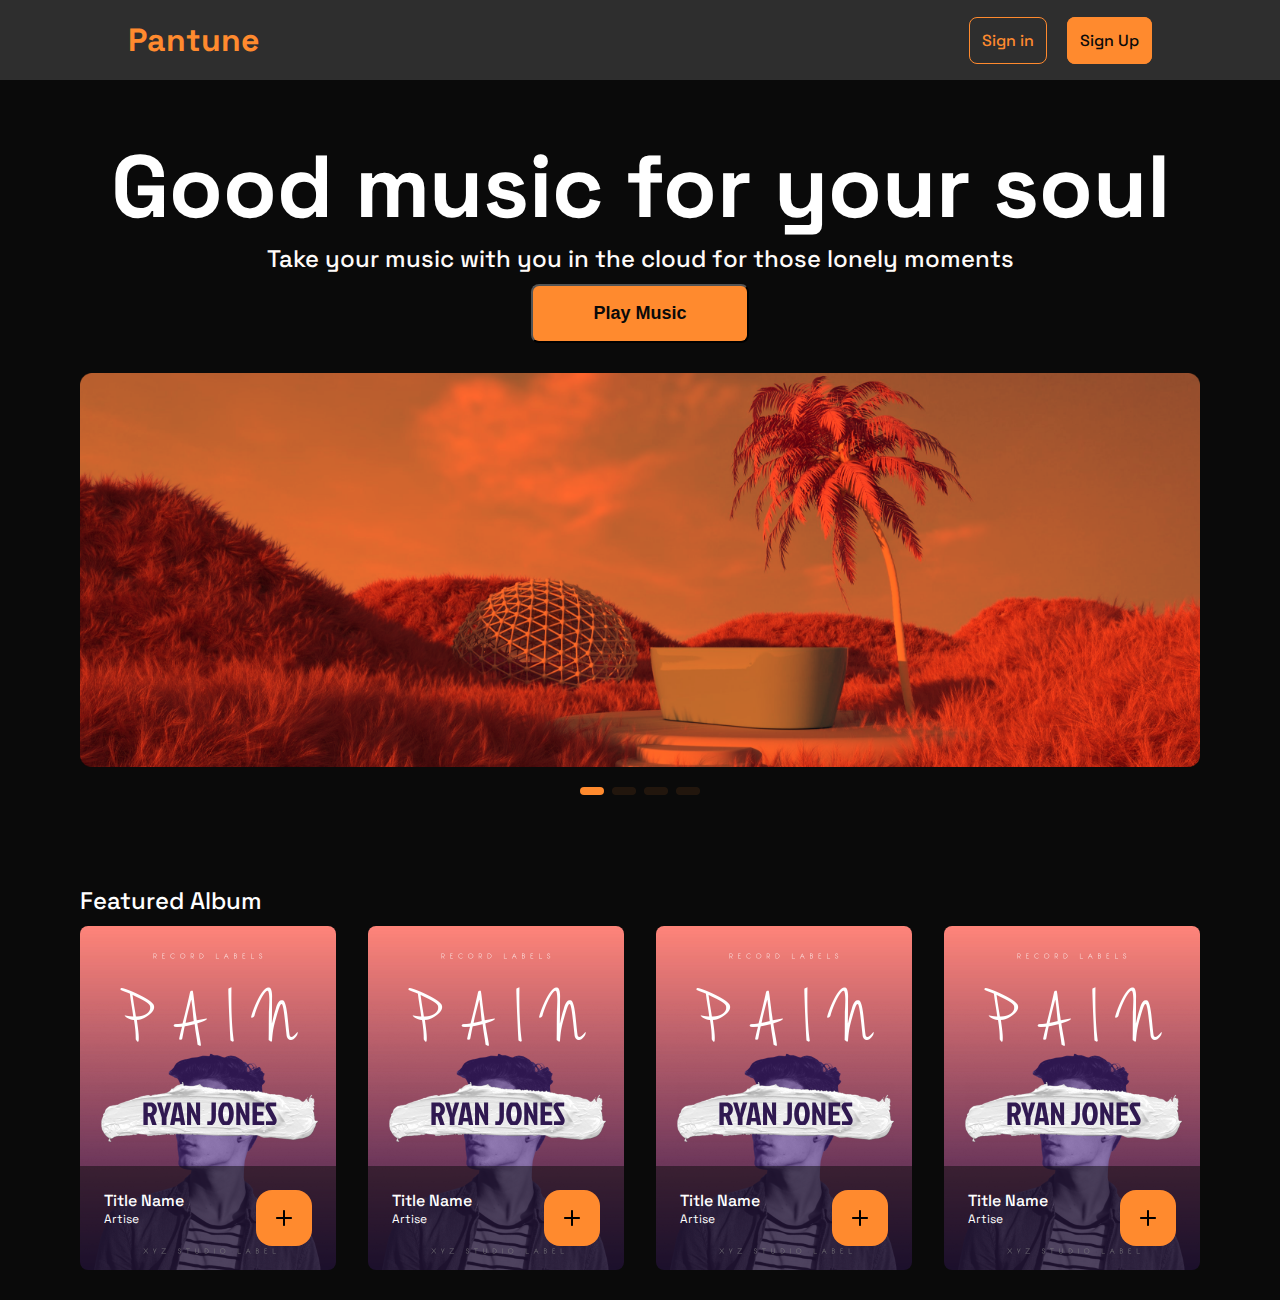
==== index.html @ 55bc2735 "All files added" ====
<!DOCTYPE html>
<html lang="en">
	<head>
		<meta charset="UTF-8" />
		<meta http-equiv="X-UA-Compatible" content="IE=edge" />
		<meta name="viewport" content="width=device-width, initial-scale=1.0" />
		<link rel="stylesheet" href="./styles/style.css" />
		<title>Pantunes</title>
	</head>
	<body>
		<nav class="nav-bar">
			<div class="nav-title">Pantune</div>
			<div class="nav-btn">
				<a href="./signin.html" class="btn-1">Sign in</a>
				<a href="#" class="btn-2">Sign Up</a>
			</div>
		</nav>
		<header class="heading-container">
			<div class="title-container">
				<h1 class="heading-text">Good music for your soul</h1>
				<p class="heading-desc">
					Take your music with you in the cloud for those lonely moments
				</p>
			</div>

			<div class="btn-container">
				<button class="heading-btn">Play Music</button>
			</div>
		</header>
		<div class="slider-div">
			<img
				id="slide-image"
				class="slide-image"
				src="/images/Slider.png"
				alt="slider-image-1"
			/>
			<div id="indicator-container">
				<div class="active-slider"></div>
				<div class="slide-indicator"></div>
				<div class="slide-indicator"></div>
				<div class="slide-indicator"></div>
			</div>
		</div>
		<section id="featured-section">
			<div class="section-container">
				<div class="section-title">Featured Album</div>
				<div class="section-card">
					<div class="card-item">
						<div class="overlay">
							<div class="overlay-text">
								<p class="title">Title Name</p>
								<p class="artise">Artise</p>
							</div>
							<div class="overlay-icon">
								<svg
									width="24"
									height="24"
									viewBox="0 0 24 24"
									fill="none"
									xmlns="http://www.w3.org/2000/svg"
								>
									<path
										d="M19 11H13V5C13 4.73478 12.8946 4.48043 12.7071 4.29289C12.5196 4.10536 12.2652 4 12 4C11.7348 4 11.4804 4.10536 11.2929 4.29289C11.1054 4.48043 11 4.73478 11 5V11H5C4.73478 11 4.48043 11.1054 4.29289 11.2929C4.10536 11.4804 4 11.7348 4 12C4 12.2652 4.10536 12.5196 4.29289 12.7071C4.48043 12.8946 4.73478 13 5 13H11V19C11 19.2652 11.1054 19.5196 11.2929 19.7071C11.4804 19.8946 11.7348 20 12 20C12.2652 20 12.5196 19.8946 12.7071 19.7071C12.8946 19.5196 13 19.2652 13 19V13H19C19.2652 13 19.5196 12.8946 19.7071 12.7071C19.8946 12.5196 20 12.2652 20 12C20 11.7348 19.8946 11.4804 19.7071 11.2929C19.5196 11.1054 19.2652 11 19 11Z"
										fill="black"
									/>
								</svg>
							</div>
						</div>
					</div>
					<div class="card-item">
						<div class="overlay">
							<div class="overlay-text">
								<p class="title">Title Name</p>
								<p class="artise">Artise</p>
							</div>
							<div class="overlay-icon">
								<svg
									width="24"
									height="24"
									viewBox="0 0 24 24"
									fill="none"
									xmlns="http://www.w3.org/2000/svg"
								>
									<path
										d="M19 11H13V5C13 4.73478 12.8946 4.48043 12.7071 4.29289C12.5196 4.10536 12.2652 4 12 4C11.7348 4 11.4804 4.10536 11.2929 4.29289C11.1054 4.48043 11 4.73478 11 5V11H5C4.73478 11 4.48043 11.1054 4.29289 11.2929C4.10536 11.4804 4 11.7348 4 12C4 12.2652 4.10536 12.5196 4.29289 12.7071C4.48043 12.8946 4.73478 13 5 13H11V19C11 19.2652 11.1054 19.5196 11.2929 19.7071C11.4804 19.8946 11.7348 20 12 20C12.2652 20 12.5196 19.8946 12.7071 19.7071C12.8946 19.5196 13 19.2652 13 19V13H19C19.2652 13 19.5196 12.8946 19.7071 12.7071C19.8946 12.5196 20 12.2652 20 12C20 11.7348 19.8946 11.4804 19.7071 11.2929C19.5196 11.1054 19.2652 11 19 11Z"
										fill="black"
									/>
								</svg>
							</div>
						</div>
					</div>
					<div class="card-item">
						<div class="overlay">
							<div class="overlay-text">
								<p class="title">Title Name</p>
								<p class="artise">Artise</p>
							</div>
							<div class="overlay-icon">
								<svg
									width="24"
									height="24"
									viewBox="0 0 24 24"
									fill="none"
									xmlns="http://www.w3.org/2000/svg"
								>
									<path
										d="M19 11H13V5C13 4.73478 12.8946 4.48043 12.7071 4.29289C12.5196 4.10536 12.2652 4 12 4C11.7348 4 11.4804 4.10536 11.2929 4.29289C11.1054 4.48043 11 4.73478 11 5V11H5C4.73478 11 4.48043 11.1054 4.29289 11.2929C4.10536 11.4804 4 11.7348 4 12C4 12.2652 4.10536 12.5196 4.29289 12.7071C4.48043 12.8946 4.73478 13 5 13H11V19C11 19.2652 11.1054 19.5196 11.2929 19.7071C11.4804 19.8946 11.7348 20 12 20C12.2652 20 12.5196 19.8946 12.7071 19.7071C12.8946 19.5196 13 19.2652 13 19V13H19C19.2652 13 19.5196 12.8946 19.7071 12.7071C19.8946 12.5196 20 12.2652 20 12C20 11.7348 19.8946 11.4804 19.7071 11.2929C19.5196 11.1054 19.2652 11 19 11Z"
										fill="black"
									/>
								</svg>
							</div>
						</div>
					</div>
					<div class="card-item">
						<div class="overlay">
							<div class="overlay-text">
								<p class="title">Title Name</p>
								<p class="artise">Artise</p>
							</div>
							<div class="overlay-icon">
								<svg
									width="24"
									height="24"
									viewBox="0 0 24 24"
									fill="none"
									xmlns="http://www.w3.org/2000/svg"
								>
									<path
										d="M19 11H13V5C13 4.73478 12.8946 4.48043 12.7071 4.29289C12.5196 4.10536 12.2652 4 12 4C11.7348 4 11.4804 4.10536 11.2929 4.29289C11.1054 4.48043 11 4.73478 11 5V11H5C4.73478 11 4.48043 11.1054 4.29289 11.2929C4.10536 11.4804 4 11.7348 4 12C4 12.2652 4.10536 12.5196 4.29289 12.7071C4.48043 12.8946 4.73478 13 5 13H11V19C11 19.2652 11.1054 19.5196 11.2929 19.7071C11.4804 19.8946 11.7348 20 12 20C12.2652 20 12.5196 19.8946 12.7071 19.7071C12.8946 19.5196 13 19.2652 13 19V13H19C19.2652 13 19.5196 12.8946 19.7071 12.7071C19.8946 12.5196 20 12.2652 20 12C20 11.7348 19.8946 11.4804 19.7071 11.2929C19.5196 11.1054 19.2652 11 19 11Z"
										fill="black"
									/>
								</svg>
							</div>
						</div>
					</div>
				</div>
			</div>
		</section>
	</body>
	<script src="script.js"></script>
</html>
---- styles/style.css ----
@import url('https://fonts.googleapis.com/css2?family=Space+Grotesk:wght@300;400;500;600;700&display=swap');
* {
	margin: 0;
	box-sizing: border-box;
}

body {
	font-family: 'Space Grotesk', sans-serif;
	background-color: #0a0a0a;
}

.nav-bar {
	display: flex;
	align-items: center;
	justify-content: space-between;
	background-color: #2e2e2e;
	padding: 1rem 8rem;
	height: 5rem;
}

.nav-title {
	font-weight: 700;
	font-size: 2rem;
	color: #ff8a2e;
}

.nav-btn a {
	width: 4.75rem;
	height: 3rem;
	padding: 12px;
	border-radius: 0.5rem;
	border: 1px solid #ff8a2e;
	font-weight: 500;
	font-size: 1rem;
	text-decoration: none;
}

.btn-1 {
	background-color: #2e2e2e;
	color: #ff8a2e;
}

.btn-2 {
	background-color: #ff8a2e;
	color: #0a0a0a;
	margin-left: 1rem;
}

.heading-container {
	display: flex;
	flex-direction: column;
	align-items: center;
	text-align: center;
	margin-top: 50px;
}

.title-container {
	height: 9.625rem;
}

.heading-text {
	font-weight: 700;
	font-size: 5.5rem;
	color: #ffffff;
}

.heading-desc {
	font-weight: 500;
	font-size: 1.5rem;
	color: #fffbf9;
}

.heading-btn {
	background-color: #ff8a2e;
	width: 13.625rem;
	height: 3.6875rem;
	border-radius: 0.5rem;
	color: #0a0a0a;
	font-weight: 600;
	font-size: 1.125rem;
}

.slider-div {
	display: flex;
	flex-direction: column;
	align-items: center;
	justify-content: center;
	padding: 30px;
}

.slide-image {
	width: 70rem;
}

#indicator-container {
	display: flex;
	margin: 16px;
}

.active-slider {
	background-color: #ff8a2e;
	width: 1.5rem;
	height: 0.5rem;
	margin: 0.25rem;
	border-radius: 0.25rem;
}
.slide-indicator {
	background-color: #ff8a2e;
	opacity: 0.1;
	width: 1.5rem;
	height: 0.5rem;
	margin: 0.25rem;
	border-radius: 0.25rem;
}

#featured-section {
	display: flex;
	align-items: center;
	justify-content: center;
	padding: 30px;
}

.section-container {
	width: 70rem;
}

.section-card {
	display: flex;
	gap: 2rem;
}

.section-title {
	align-self: flex-start;
	font-weight: 500;
	font-size: 24px;
	color: #ffffff;
	width: 70rem;
	margin: 10px 0;
}

.card-item {
	display: flex;
	align-items: flex-end;
	background-image: url('../images/featured-image.png');
	width: 21.5rem;
	height: 21.5rem;
	border-radius: 0.5rem;
	/* margin: 10px; */
	background-position: center;
}

.overlay {
	display: flex;
	justify-content: space-between;
	padding: 24px;
	background: rgba(10, 10, 10, 0.5);
	width: 100%;
}

.title {
	font-size: 1rem;
	font-weight: 500;
	color: #ffffff;
}

.artise {
	font-weight: 400;
	font-size: 12px;
	color: #ffffff;
}

.overlay-icon {
	display: flex;
	justify-content: center;
	align-items: center;
	background-color: #ff8a2e;
	width: 3.5rem;
	height: 3.5rem;
	border-radius: 1rem;
}
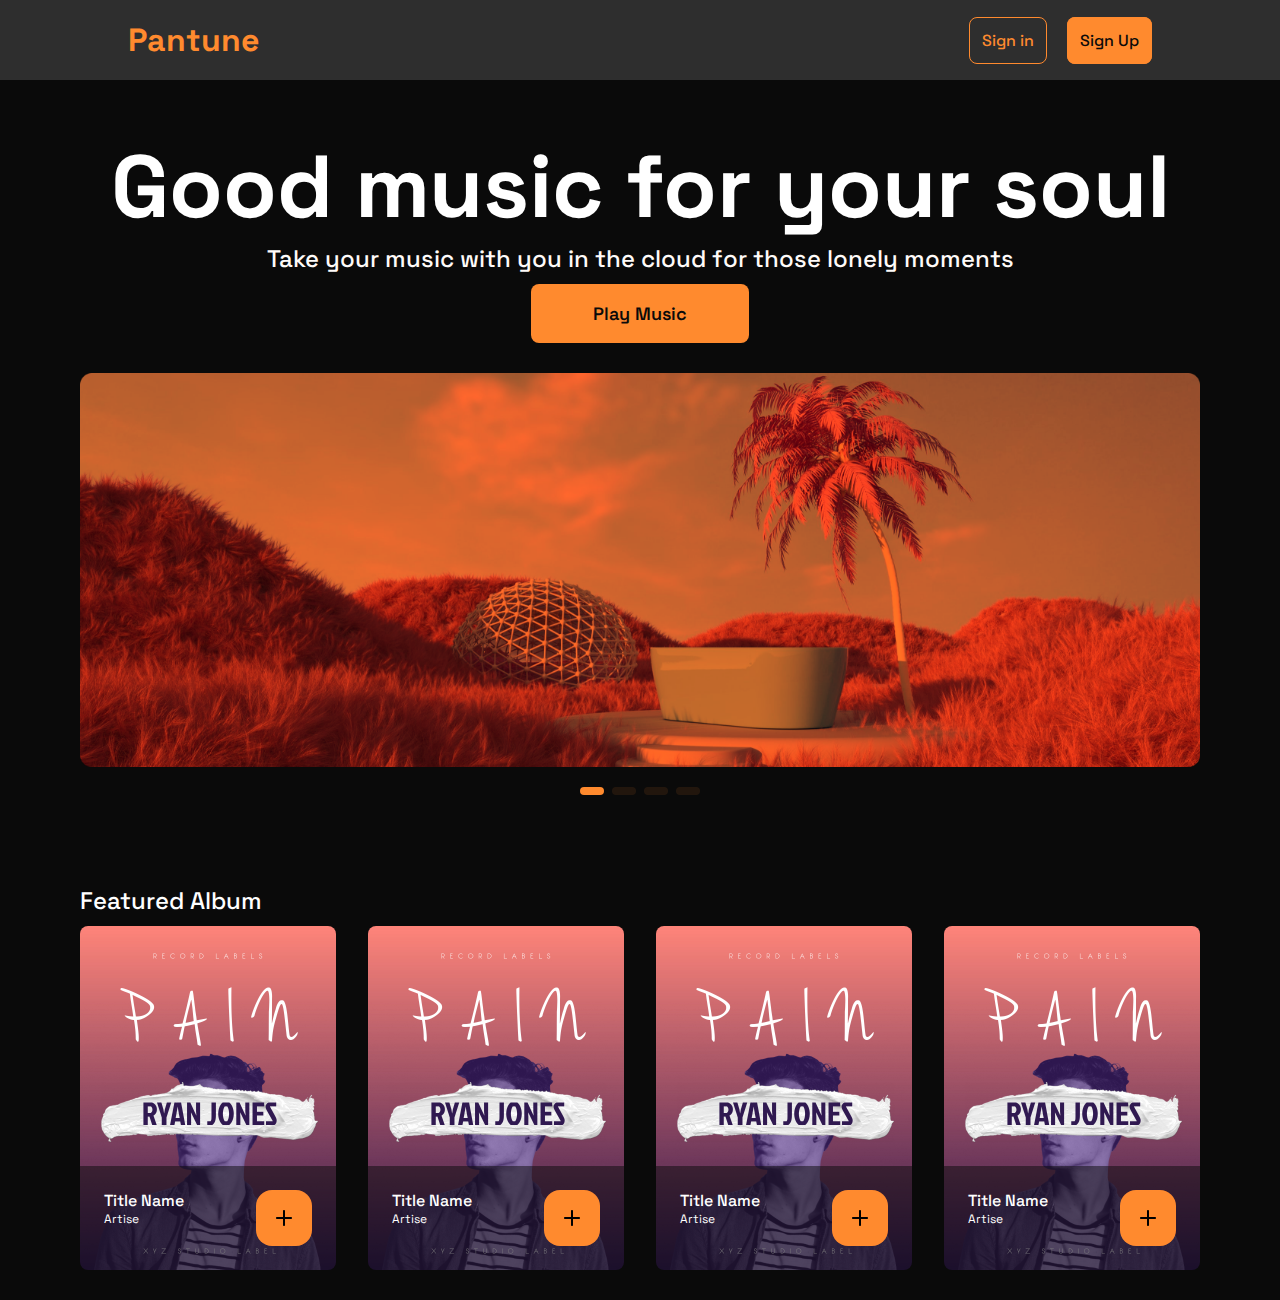
==== commit 55f9331e: "add home page" ====
--- a/index.html
+++ b/index.html
@@ -1,141 +1,143 @@
 <!DOCTYPE html>
 <html lang="en">
-	<head>
-		<meta charset="UTF-8" />
-		<meta http-equiv="X-UA-Compatible" content="IE=edge" />
-		<meta name="viewport" content="width=device-width, initial-scale=1.0" />
-		<link rel="stylesheet" href="./styles/style.css" />
-		<title>Pantunes</title>
-	</head>
-	<body>
-		<nav class="nav-bar">
-			<div class="nav-title">Pantune</div>
-			<div class="nav-btn">
-				<a href="./signin.html" class="btn-1">Sign in</a>
-				<a href="#" class="btn-2">Sign Up</a>
-			</div>
-		</nav>
-		<header class="heading-container">
-			<div class="title-container">
-				<h1 class="heading-text">Good music for your soul</h1>
-				<p class="heading-desc">
-					Take your music with you in the cloud for those lonely moments
-				</p>
-			</div>
+  <head>
+    <meta charset="UTF-8" />
+    <meta http-equiv="X-UA-Compatible" content="IE=edge" />
+    <meta name="viewport" content="width=device-width, initial-scale=1.0" />
+    <link rel="stylesheet" href="./styles/style.css" />
+    <title>Pantunes</title>
+  </head>
+  <body>
+    <nav class="nav-bar">
+      <div class="nav-title">Pantune</div>
+      <div class="nav-btn">
+        <a href="./signin.html" class="btn-1">Sign in</a>
+        <a href="./signup.html" class="btn-2">Sign Up</a>
+      </div>
+    </nav>
+    <header class="heading-container">
+      <div class="title-container">
+        <h1 class="heading-text">Good music for your soul</h1>
+        <p class="heading-desc">
+          Take your music with you in the cloud for those lonely moments
+        </p>
+      </div>
 
-			<div class="btn-container">
-				<button class="heading-btn">Play Music</button>
-			</div>
-		</header>
-		<div class="slider-div">
-			<img
-				id="slide-image"
-				class="slide-image"
-				src="/images/Slider.png"
-				alt="slider-image-1"
-			/>
-			<div id="indicator-container">
-				<div class="active-slider"></div>
-				<div class="slide-indicator"></div>
-				<div class="slide-indicator"></div>
-				<div class="slide-indicator"></div>
-			</div>
-		</div>
-		<section id="featured-section">
-			<div class="section-container">
-				<div class="section-title">Featured Album</div>
-				<div class="section-card">
-					<div class="card-item">
-						<div class="overlay">
-							<div class="overlay-text">
-								<p class="title">Title Name</p>
-								<p class="artise">Artise</p>
-							</div>
-							<div class="overlay-icon">
-								<svg
-									width="24"
-									height="24"
-									viewBox="0 0 24 24"
-									fill="none"
-									xmlns="http://www.w3.org/2000/svg"
-								>
-									<path
-										d="M19 11H13V5C13 4.73478 12.8946 4.48043 12.7071 4.29289C12.5196 4.10536 12.2652 4 12 4C11.7348 4 11.4804 4.10536 11.2929 4.29289C11.1054 4.48043 11 4.73478 11 5V11H5C4.73478 11 4.48043 11.1054 4.29289 11.2929C4.10536 11.4804 4 11.7348 4 12C4 12.2652 4.10536 12.5196 4.29289 12.7071C4.48043 12.8946 4.73478 13 5 13H11V19C11 19.2652 11.1054 19.5196 11.2929 19.7071C11.4804 19.8946 11.7348 20 12 20C12.2652 20 12.5196 19.8946 12.7071 19.7071C12.8946 19.5196 13 19.2652 13 19V13H19C19.2652 13 19.5196 12.8946 19.7071 12.7071C19.8946 12.5196 20 12.2652 20 12C20 11.7348 19.8946 11.4804 19.7071 11.2929C19.5196 11.1054 19.2652 11 19 11Z"
-										fill="black"
-									/>
-								</svg>
-							</div>
-						</div>
-					</div>
-					<div class="card-item">
-						<div class="overlay">
-							<div class="overlay-text">
-								<p class="title">Title Name</p>
-								<p class="artise">Artise</p>
-							</div>
-							<div class="overlay-icon">
-								<svg
-									width="24"
-									height="24"
-									viewBox="0 0 24 24"
-									fill="none"
-									xmlns="http://www.w3.org/2000/svg"
-								>
-									<path
-										d="M19 11H13V5C13 4.73478 12.8946 4.48043 12.7071 4.29289C12.5196 4.10536 12.2652 4 12 4C11.7348 4 11.4804 4.10536 11.2929 4.29289C11.1054 4.48043 11 4.73478 11 5V11H5C4.73478 11 4.48043 11.1054 4.29289 11.2929C4.10536 11.4804 4 11.7348 4 12C4 12.2652 4.10536 12.5196 4.29289 12.7071C4.48043 12.8946 4.73478 13 5 13H11V19C11 19.2652 11.1054 19.5196 11.2929 19.7071C11.4804 19.8946 11.7348 20 12 20C12.2652 20 12.5196 19.8946 12.7071 19.7071C12.8946 19.5196 13 19.2652 13 19V13H19C19.2652 13 19.5196 12.8946 19.7071 12.7071C19.8946 12.5196 20 12.2652 20 12C20 11.7348 19.8946 11.4804 19.7071 11.2929C19.5196 11.1054 19.2652 11 19 11Z"
-										fill="black"
-									/>
-								</svg>
-							</div>
-						</div>
-					</div>
-					<div class="card-item">
-						<div class="overlay">
-							<div class="overlay-text">
-								<p class="title">Title Name</p>
-								<p class="artise">Artise</p>
-							</div>
-							<div class="overlay-icon">
-								<svg
-									width="24"
-									height="24"
-									viewBox="0 0 24 24"
-									fill="none"
-									xmlns="http://www.w3.org/2000/svg"
-								>
-									<path
-										d="M19 11H13V5C13 4.73478 12.8946 4.48043 12.7071 4.29289C12.5196 4.10536 12.2652 4 12 4C11.7348 4 11.4804 4.10536 11.2929 4.29289C11.1054 4.48043 11 4.73478 11 5V11H5C4.73478 11 4.48043 11.1054 4.29289 11.2929C4.10536 11.4804 4 11.7348 4 12C4 12.2652 4.10536 12.5196 4.29289 12.7071C4.48043 12.8946 4.73478 13 5 13H11V19C11 19.2652 11.1054 19.5196 11.2929 19.7071C11.4804 19.8946 11.7348 20 12 20C12.2652 20 12.5196 19.8946 12.7071 19.7071C12.8946 19.5196 13 19.2652 13 19V13H19C19.2652 13 19.5196 12.8946 19.7071 12.7071C19.8946 12.5196 20 12.2652 20 12C20 11.7348 19.8946 11.4804 19.7071 11.2929C19.5196 11.1054 19.2652 11 19 11Z"
-										fill="black"
-									/>
-								</svg>
-							</div>
-						</div>
-					</div>
-					<div class="card-item">
-						<div class="overlay">
-							<div class="overlay-text">
-								<p class="title">Title Name</p>
-								<p class="artise">Artise</p>
-							</div>
-							<div class="overlay-icon">
-								<svg
-									width="24"
-									height="24"
-									viewBox="0 0 24 24"
-									fill="none"
-									xmlns="http://www.w3.org/2000/svg"
-								>
-									<path
-										d="M19 11H13V5C13 4.73478 12.8946 4.48043 12.7071 4.29289C12.5196 4.10536 12.2652 4 12 4C11.7348 4 11.4804 4.10536 11.2929 4.29289C11.1054 4.48043 11 4.73478 11 5V11H5C4.73478 11 4.48043 11.1054 4.29289 11.2929C4.10536 11.4804 4 11.7348 4 12C4 12.2652 4.10536 12.5196 4.29289 12.7071C4.48043 12.8946 4.73478 13 5 13H11V19C11 19.2652 11.1054 19.5196 11.2929 19.7071C11.4804 19.8946 11.7348 20 12 20C12.2652 20 12.5196 19.8946 12.7071 19.7071C12.8946 19.5196 13 19.2652 13 19V13H19C19.2652 13 19.5196 12.8946 19.7071 12.7071C19.8946 12.5196 20 12.2652 20 12C20 11.7348 19.8946 11.4804 19.7071 11.2929C19.5196 11.1054 19.2652 11 19 11Z"
-										fill="black"
-									/>
-								</svg>
-							</div>
-						</div>
-					</div>
-				</div>
-			</div>
-		</section>
-	</body>
-	<script src="script.js"></script>
+      <div class="btn-container">
+        <a href="/home.html">
+          <button class="heading-btn">Play Music</button>
+        </a>
+      </div>
+    </header>
+    <div class="slider-div">
+      <img
+        id="slide-image"
+        class="slide-image"
+        src="/images/Slider.png"
+        alt="slider-image-1"
+      />
+      <div id="indicator-container">
+        <div class="active-slider"></div>
+        <div class="slide-indicator"></div>
+        <div class="slide-indicator"></div>
+        <div class="slide-indicator"></div>
+      </div>
+    </div>
+    <section id="featured-section">
+      <div class="section-container">
+        <div class="section-title">Featured Album</div>
+        <div class="section-card">
+          <div class="card-item">
+            <div class="overlay">
+              <div class="overlay-text">
+                <p class="title">Title Name</p>
+                <p class="artise">Artise</p>
+              </div>
+              <div class="overlay-icon">
+                <svg
+                  width="24"
+                  height="24"
+                  viewBox="0 0 24 24"
+                  fill="none"
+                  xmlns="http://www.w3.org/2000/svg"
+                >
+                  <path
+                    d="M19 11H13V5C13 4.73478 12.8946 4.48043 12.7071 4.29289C12.5196 4.10536 12.2652 4 12 4C11.7348 4 11.4804 4.10536 11.2929 4.29289C11.1054 4.48043 11 4.73478 11 5V11H5C4.73478 11 4.48043 11.1054 4.29289 11.2929C4.10536 11.4804 4 11.7348 4 12C4 12.2652 4.10536 12.5196 4.29289 12.7071C4.48043 12.8946 4.73478 13 5 13H11V19C11 19.2652 11.1054 19.5196 11.2929 19.7071C11.4804 19.8946 11.7348 20 12 20C12.2652 20 12.5196 19.8946 12.7071 19.7071C12.8946 19.5196 13 19.2652 13 19V13H19C19.2652 13 19.5196 12.8946 19.7071 12.7071C19.8946 12.5196 20 12.2652 20 12C20 11.7348 19.8946 11.4804 19.7071 11.2929C19.5196 11.1054 19.2652 11 19 11Z"
+                    fill="black"
+                  />
+                </svg>
+              </div>
+            </div>
+          </div>
+          <div class="card-item">
+            <div class="overlay">
+              <div class="overlay-text">
+                <p class="title">Title Name</p>
+                <p class="artise">Artise</p>
+              </div>
+              <div class="overlay-icon">
+                <svg
+                  width="24"
+                  height="24"
+                  viewBox="0 0 24 24"
+                  fill="none"
+                  xmlns="http://www.w3.org/2000/svg"
+                >
+                  <path
+                    d="M19 11H13V5C13 4.73478 12.8946 4.48043 12.7071 4.29289C12.5196 4.10536 12.2652 4 12 4C11.7348 4 11.4804 4.10536 11.2929 4.29289C11.1054 4.48043 11 4.73478 11 5V11H5C4.73478 11 4.48043 11.1054 4.29289 11.2929C4.10536 11.4804 4 11.7348 4 12C4 12.2652 4.10536 12.5196 4.29289 12.7071C4.48043 12.8946 4.73478 13 5 13H11V19C11 19.2652 11.1054 19.5196 11.2929 19.7071C11.4804 19.8946 11.7348 20 12 20C12.2652 20 12.5196 19.8946 12.7071 19.7071C12.8946 19.5196 13 19.2652 13 19V13H19C19.2652 13 19.5196 12.8946 19.7071 12.7071C19.8946 12.5196 20 12.2652 20 12C20 11.7348 19.8946 11.4804 19.7071 11.2929C19.5196 11.1054 19.2652 11 19 11Z"
+                    fill="black"
+                  />
+                </svg>
+              </div>
+            </div>
+          </div>
+          <div class="card-item">
+            <div class="overlay">
+              <div class="overlay-text">
+                <p class="title">Title Name</p>
+                <p class="artise">Artise</p>
+              </div>
+              <div class="overlay-icon">
+                <svg
+                  width="24"
+                  height="24"
+                  viewBox="0 0 24 24"
+                  fill="none"
+                  xmlns="http://www.w3.org/2000/svg"
+                >
+                  <path
+                    d="M19 11H13V5C13 4.73478 12.8946 4.48043 12.7071 4.29289C12.5196 4.10536 12.2652 4 12 4C11.7348 4 11.4804 4.10536 11.2929 4.29289C11.1054 4.48043 11 4.73478 11 5V11H5C4.73478 11 4.48043 11.1054 4.29289 11.2929C4.10536 11.4804 4 11.7348 4 12C4 12.2652 4.10536 12.5196 4.29289 12.7071C4.48043 12.8946 4.73478 13 5 13H11V19C11 19.2652 11.1054 19.5196 11.2929 19.7071C11.4804 19.8946 11.7348 20 12 20C12.2652 20 12.5196 19.8946 12.7071 19.7071C12.8946 19.5196 13 19.2652 13 19V13H19C19.2652 13 19.5196 12.8946 19.7071 12.7071C19.8946 12.5196 20 12.2652 20 12C20 11.7348 19.8946 11.4804 19.7071 11.2929C19.5196 11.1054 19.2652 11 19 11Z"
+                    fill="black"
+                  />
+                </svg>
+              </div>
+            </div>
+          </div>
+          <div class="card-item">
+            <div class="overlay">
+              <div class="overlay-text">
+                <p class="title">Title Name</p>
+                <p class="artise">Artise</p>
+              </div>
+              <div class="overlay-icon">
+                <svg
+                  width="24"
+                  height="24"
+                  viewBox="0 0 24 24"
+                  fill="none"
+                  xmlns="http://www.w3.org/2000/svg"
+                >
+                  <path
+                    d="M19 11H13V5C13 4.73478 12.8946 4.48043 12.7071 4.29289C12.5196 4.10536 12.2652 4 12 4C11.7348 4 11.4804 4.10536 11.2929 4.29289C11.1054 4.48043 11 4.73478 11 5V11H5C4.73478 11 4.48043 11.1054 4.29289 11.2929C4.10536 11.4804 4 11.7348 4 12C4 12.2652 4.10536 12.5196 4.29289 12.7071C4.48043 12.8946 4.73478 13 5 13H11V19C11 19.2652 11.1054 19.5196 11.2929 19.7071C11.4804 19.8946 11.7348 20 12 20C12.2652 20 12.5196 19.8946 12.7071 19.7071C12.8946 19.5196 13 19.2652 13 19V13H19C19.2652 13 19.5196 12.8946 19.7071 12.7071C19.8946 12.5196 20 12.2652 20 12C20 11.7348 19.8946 11.4804 19.7071 11.2929C19.5196 11.1054 19.2652 11 19 11Z"
+                    fill="black"
+                  />
+                </svg>
+              </div>
+            </div>
+          </div>
+        </div>
+      </div>
+    </section>
+  </body>
+  <script src="script.js"></script>
 </html>
--- a/styles/style.css
+++ b/styles/style.css
@@ -1,180 +1,176 @@
-@import url('https://fonts.googleapis.com/css2?family=Space+Grotesk:wght@300;400;500;600;700&display=swap');
-* {
-	margin: 0;
-	box-sizing: border-box;
-}
+@import url('base.css');
 
 body {
-	font-family: 'Space Grotesk', sans-serif;
-	background-color: #0a0a0a;
+  background-color: #0a0a0a;
 }
 
 .nav-bar {
-	display: flex;
-	align-items: center;
-	justify-content: space-between;
-	background-color: #2e2e2e;
-	padding: 1rem 8rem;
-	height: 5rem;
+  display: flex;
+  align-items: center;
+  justify-content: space-between;
+  background-color: #2e2e2e;
+  padding: 1rem 8rem;
+  height: 5rem;
 }
 
 .nav-title {
-	font-weight: 700;
-	font-size: 2rem;
-	color: #ff8a2e;
+  font-weight: 700;
+  font-size: 2rem;
+  color: #ff8a2e;
 }
 
 .nav-btn a {
-	width: 4.75rem;
-	height: 3rem;
-	padding: 12px;
-	border-radius: 0.5rem;
-	border: 1px solid #ff8a2e;
-	font-weight: 500;
-	font-size: 1rem;
-	text-decoration: none;
+  width: 4.75rem;
+  height: 3rem;
+  padding: 12px;
+  border-radius: 0.5rem;
+  border: 1px solid #ff8a2e;
+  font-weight: 500;
+  font-size: 1rem;
+  text-decoration: none;
 }
 
 .btn-1 {
-	background-color: #2e2e2e;
-	color: #ff8a2e;
+  background-color: #2e2e2e;
+  color: #ff8a2e;
 }
 
 .btn-2 {
-	background-color: #ff8a2e;
-	color: #0a0a0a;
-	margin-left: 1rem;
+  background-color: #ff8a2e;
+  color: #0a0a0a;
+  margin-left: 1rem;
 }
 
 .heading-container {
-	display: flex;
-	flex-direction: column;
-	align-items: center;
-	text-align: center;
-	margin-top: 50px;
+  display: flex;
+  flex-direction: column;
+  align-items: center;
+  text-align: center;
+  margin-top: 50px;
 }
 
 .title-container {
-	height: 9.625rem;
+  height: 9.625rem;
 }
 
 .heading-text {
-	font-weight: 700;
-	font-size: 5.5rem;
-	color: #ffffff;
+  font-weight: 700;
+  font-size: 5.5rem;
+  color: #ffffff;
 }
 
 .heading-desc {
-	font-weight: 500;
-	font-size: 1.5rem;
-	color: #fffbf9;
+  font-weight: 500;
+  font-size: 1.5rem;
+  color: #fffbf9;
 }
 
 .heading-btn {
-	background-color: #ff8a2e;
-	width: 13.625rem;
-	height: 3.6875rem;
-	border-radius: 0.5rem;
-	color: #0a0a0a;
-	font-weight: 600;
-	font-size: 1.125rem;
+  background-color: #ff8a2e;
+  width: 13.625rem;
+  height: 3.6875rem;
+  border-radius: 0.5rem;
+  color: #0a0a0a;
+  font-weight: 600;
+  font-size: 1.125rem;
+  border: none;
 }
 
 .slider-div {
-	display: flex;
-	flex-direction: column;
-	align-items: center;
-	justify-content: center;
-	padding: 30px;
+  display: flex;
+  flex-direction: column;
+  align-items: center;
+  justify-content: center;
+  padding: 30px;
 }
 
 .slide-image {
-	width: 70rem;
+  width: 70rem;
 }
 
 #indicator-container {
-	display: flex;
-	margin: 16px;
+  display: flex;
+  margin: 16px;
 }
 
 .active-slider {
-	background-color: #ff8a2e;
-	width: 1.5rem;
-	height: 0.5rem;
-	margin: 0.25rem;
-	border-radius: 0.25rem;
+  background-color: #ff8a2e;
+  width: 1.5rem;
+  height: 0.5rem;
+  margin: 0.25rem;
+  border-radius: 0.25rem;
 }
 .slide-indicator {
-	background-color: #ff8a2e;
-	opacity: 0.1;
-	width: 1.5rem;
-	height: 0.5rem;
-	margin: 0.25rem;
-	border-radius: 0.25rem;
+  background-color: #ff8a2e;
+  opacity: 0.1;
+  width: 1.5rem;
+  height: 0.5rem;
+  margin: 0.25rem;
+  border-radius: 0.25rem;
 }
 
 #featured-section {
-	display: flex;
-	align-items: center;
-	justify-content: center;
-	padding: 30px;
+  display: flex;
+  align-items: center;
+  justify-content: center;
+  padding: 30px;
 }
 
 .section-container {
-	width: 70rem;
+  width: 70rem;
 }
 
 .section-card {
-	display: flex;
-	gap: 2rem;
+  display: flex;
+  gap: 2rem;
 }
 
 .section-title {
-	align-self: flex-start;
-	font-weight: 500;
-	font-size: 24px;
-	color: #ffffff;
-	width: 70rem;
-	margin: 10px 0;
+  align-self: flex-start;
+  font-weight: 500;
+  font-size: 24px;
+  color: #ffffff;
+  width: 70rem;
+  margin: 10px 0;
 }
 
 .card-item {
-	display: flex;
-	align-items: flex-end;
-	background-image: url('../images/featured-image.png');
-	width: 21.5rem;
-	height: 21.5rem;
-	border-radius: 0.5rem;
-	/* margin: 10px; */
-	background-position: center;
+  display: flex;
+  align-items: flex-end;
+  background-image: url('../images/featured-image.png');
+  width: 21.5rem;
+  height: 21.5rem;
+  border-radius: 0.5rem;
+  /* margin: 10px; */
+  background-position: center;
 }
 
 .overlay {
-	display: flex;
-	justify-content: space-between;
-	padding: 24px;
-	background: rgba(10, 10, 10, 0.5);
-	width: 100%;
+  display: flex;
+  justify-content: space-between;
+  padding: 24px;
+  background: rgba(10, 10, 10, 0.5);
+  width: 100%;
 }
 
 .title {
-	font-size: 1rem;
-	font-weight: 500;
-	color: #ffffff;
+  font-size: 1rem;
+  font-weight: 500;
+  color: #ffffff;
 }
 
 .artise {
-	font-weight: 400;
-	font-size: 12px;
-	color: #ffffff;
+  font-weight: 400;
+  font-size: 12px;
+  color: #ffffff;
 }
 
 .overlay-icon {
-	display: flex;
-	justify-content: center;
-	align-items: center;
-	background-color: #ff8a2e;
-	width: 3.5rem;
-	height: 3.5rem;
-	border-radius: 1rem;
+  display: flex;
+  justify-content: center;
+  align-items: center;
+  background-color: #ff8a2e;
+  width: 3.5rem;
+  height: 3.5rem;
+  border-radius: 1rem;
 }
